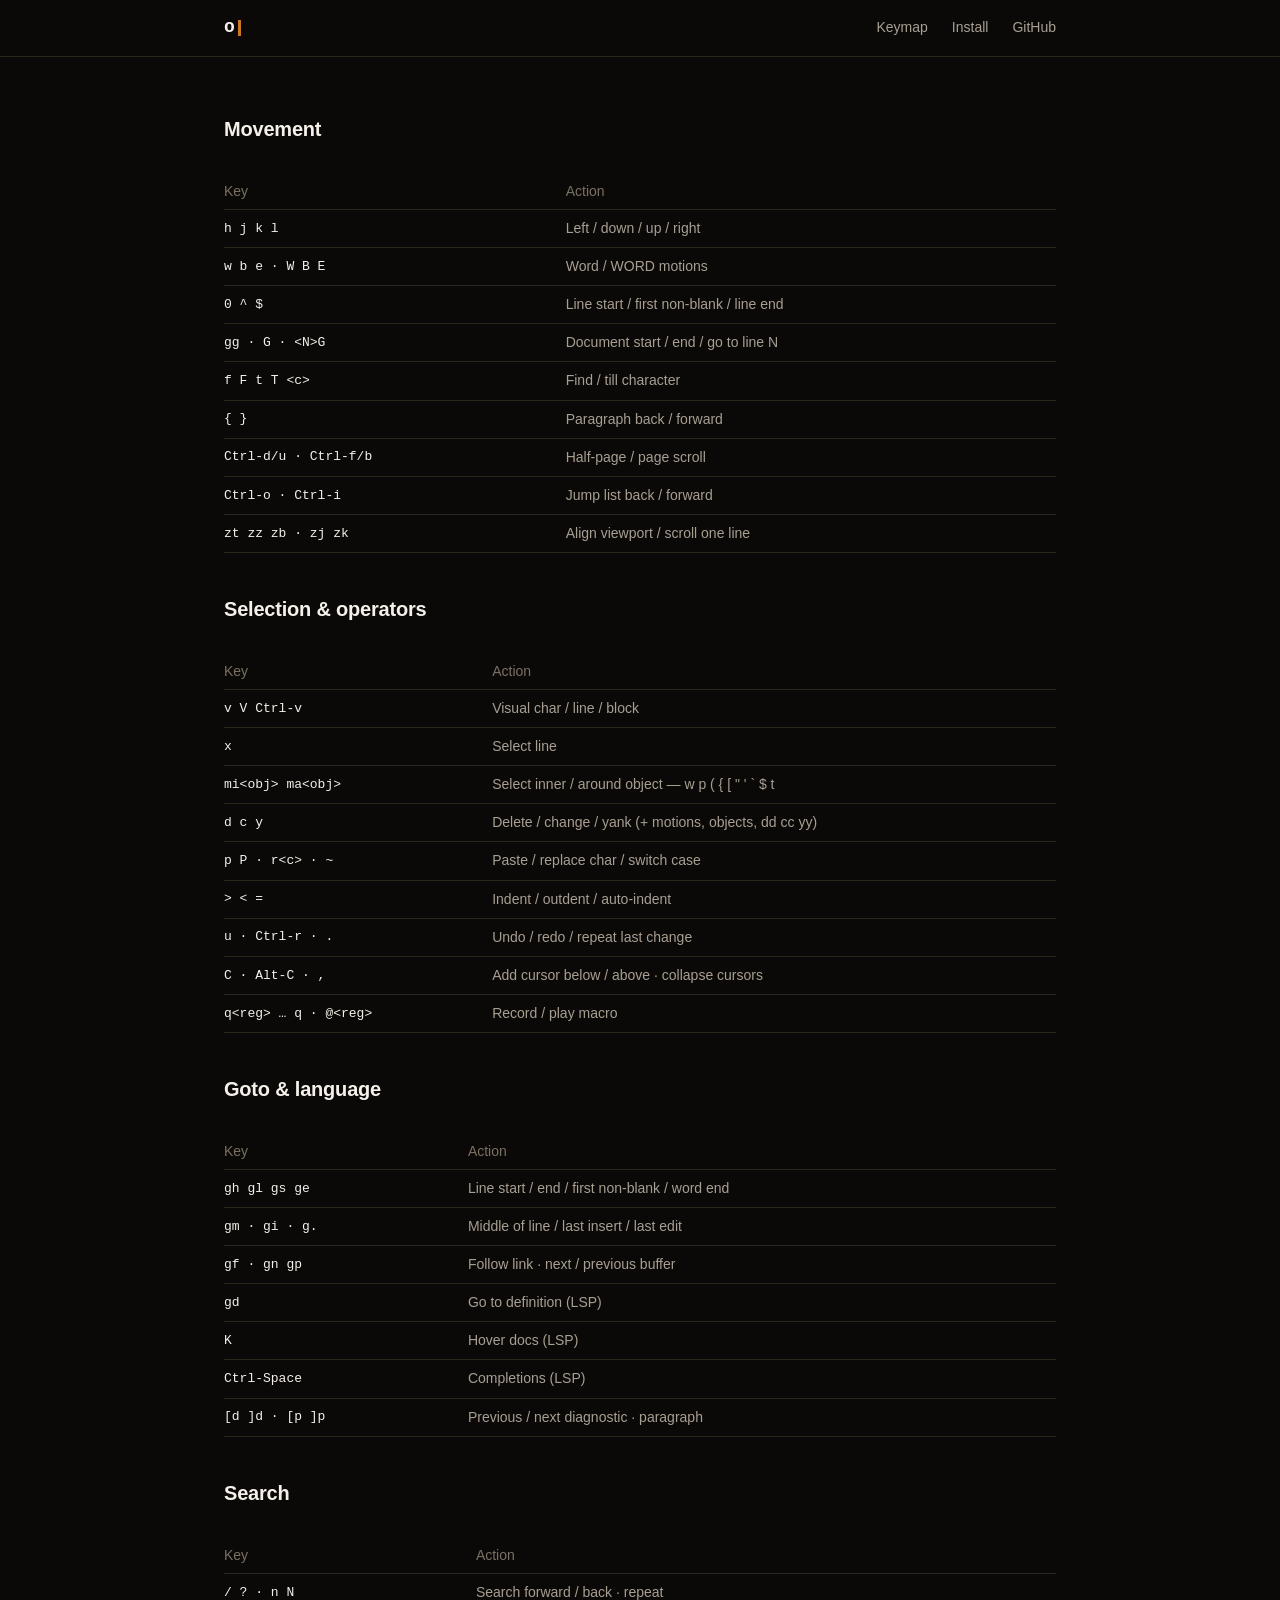
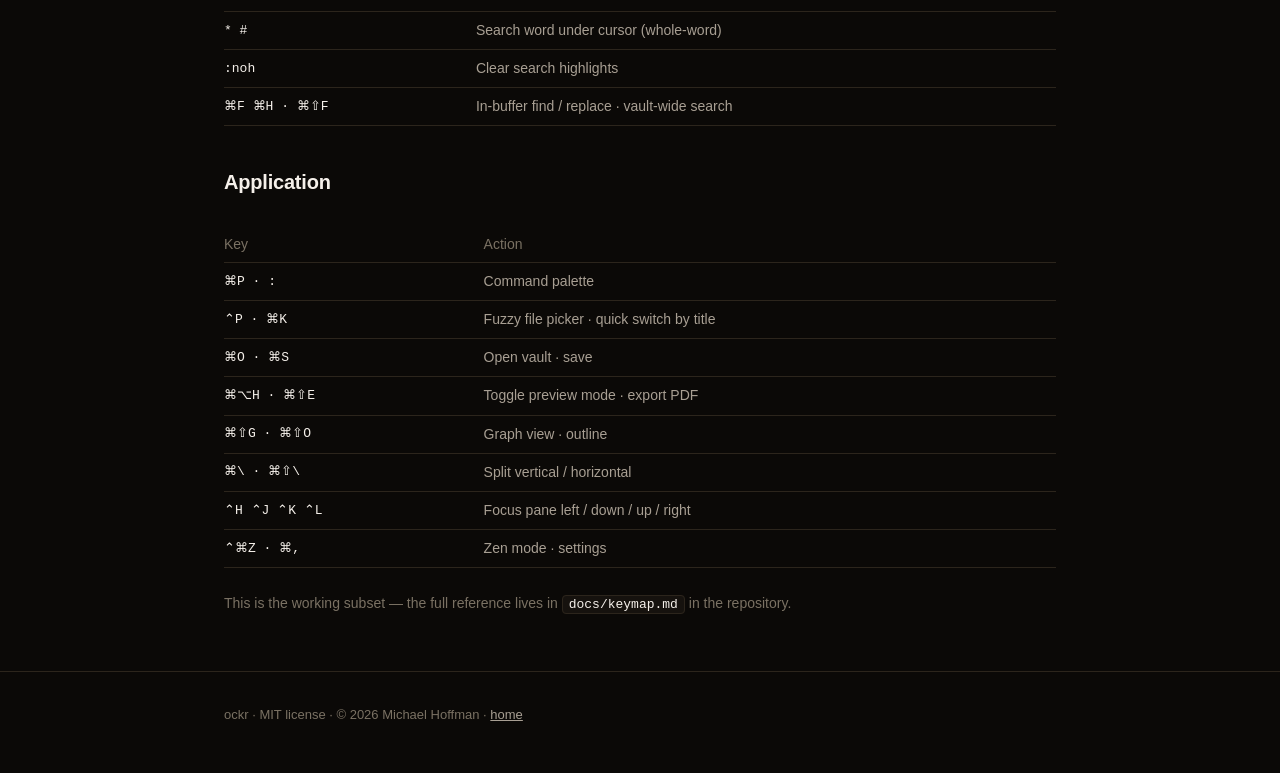
==== docs/keymap.html @ e47b33eb "docs: move site into docs/ for GitHub Pages; wire real repo URLs Pages (branch mode) serves only / o" ====
<!DOCTYPE html>
<html lang="en">
<head>
<meta charset="utf-8">
<meta name="viewport" content="width=device-width, initial-scale=1">
<title>Keymap — ockr</title>
<meta name="description" content="ockr keymap reference — Helix-style modal editing for Typst notes.">
<link rel="stylesheet" href="style.css">
</head>
<body>

<nav>
  <div class="wrap">
    <a class="logo" href="index.html">o</a>
    <span class="spacer"></span>
    <a href="keymap.html">Keymap</a>
    <a href="index.html#install">Install</a>
    <a href="https://github.com/michael-hoffman/ockr">GitHub</a>
  </div>
</nav>

<section class="kmap" style="border-top:none">
  <div class="wrap">
    <h2>Movement</h2>
    <table>
      <tr><th>Key</th><th>Action</th></tr>
      <tr><td>h j k l</td><td>Left / down / up / right</td></tr>
      <tr><td>w b e · W B E</td><td>Word / WORD motions</td></tr>
      <tr><td>0 ^ $</td><td>Line start / first non-blank / line end</td></tr>
      <tr><td>gg · G · &lt;N&gt;G</td><td>Document start / end / go to line N</td></tr>
      <tr><td>f F t T &lt;c&gt;</td><td>Find / till character</td></tr>
      <tr><td>{ }</td><td>Paragraph back / forward</td></tr>
      <tr><td>Ctrl-d/u · Ctrl-f/b</td><td>Half-page / page scroll</td></tr>
      <tr><td>Ctrl-o · Ctrl-i</td><td>Jump list back / forward</td></tr>
      <tr><td>zt zz zb · zj zk</td><td>Align viewport / scroll one line</td></tr>
    </table>

    <h2>Selection &amp; operators</h2>
    <table>
      <tr><th>Key</th><th>Action</th></tr>
      <tr><td>v V Ctrl-v</td><td>Visual char / line / block</td></tr>
      <tr><td>x</td><td>Select line</td></tr>
      <tr><td>mi&lt;obj&gt; ma&lt;obj&gt;</td><td>Select inner / around object — w p ( { [ " ' ` $ t</td></tr>
      <tr><td>d c y</td><td>Delete / change / yank (+ motions, objects, dd cc yy)</td></tr>
      <tr><td>p P · r&lt;c&gt; · ~</td><td>Paste / replace char / switch case</td></tr>
      <tr><td>&gt; &lt; =</td><td>Indent / outdent / auto-indent</td></tr>
      <tr><td>u · Ctrl-r · .</td><td>Undo / redo / repeat last change</td></tr>
      <tr><td>C · Alt-C · ,</td><td>Add cursor below / above · collapse cursors</td></tr>
      <tr><td>q&lt;reg&gt; … q · @&lt;reg&gt;</td><td>Record / play macro</td></tr>
    </table>

    <h2>Goto &amp; language</h2>
    <table>
      <tr><th>Key</th><th>Action</th></tr>
      <tr><td>gh gl gs ge</td><td>Line start / end / first non-blank / word end</td></tr>
      <tr><td>gm · gi · g.</td><td>Middle of line / last insert / last edit</td></tr>
      <tr><td>gf · gn gp</td><td>Follow link · next / previous buffer</td></tr>
      <tr><td>gd</td><td>Go to definition (LSP)</td></tr>
      <tr><td>K</td><td>Hover docs (LSP)</td></tr>
      <tr><td>Ctrl-Space</td><td>Completions (LSP)</td></tr>
      <tr><td>[d ]d · [p ]p</td><td>Previous / next diagnostic · paragraph</td></tr>
    </table>

    <h2>Search</h2>
    <table>
      <tr><th>Key</th><th>Action</th></tr>
      <tr><td>/ ? · n N</td><td>Search forward / back · repeat</td></tr>
      <tr><td>* #</td><td>Search word under cursor (whole-word)</td></tr>
      <tr><td>:noh</td><td>Clear search highlights</td></tr>
      <tr><td>⌘F ⌘H · ⌘⇧F</td><td>In-buffer find / replace · vault-wide search</td></tr>
    </table>

    <h2>Application</h2>
    <table>
      <tr><th>Key</th><th>Action</th></tr>
      <tr><td>⌘P · :</td><td>Command palette</td></tr>
      <tr><td>⌃P · ⌘K</td><td>Fuzzy file picker · quick switch by title</td></tr>
      <tr><td>⌘O · ⌘S</td><td>Open vault · save</td></tr>
      <tr><td>⌘⌥H · ⌘⇧E</td><td>Toggle preview mode · export PDF</td></tr>
      <tr><td>⌘⇧G · ⌘⇧O</td><td>Graph view · outline</td></tr>
      <tr><td>⌘\ · ⌘⇧\</td><td>Split vertical / horizontal</td></tr>
      <tr><td>⌃H ⌃J ⌃K ⌃L</td><td>Focus pane left / down / up / right</td></tr>
      <tr><td>⌃⌘Z · ⌘,</td><td>Zen mode · settings</td></tr>
    </table>

    <p style="color:var(--subtle); margin-top:24px; font-size:14px">
      This is the working subset — the full reference lives in
      <code>docs/keymap.md</code> in the repository.</p>
  </div>
</section>

<footer>
  <div class="wrap">
    ockr · MIT license · © 2026 Michael Hoffman ·
    <a href="index.html">home</a>
  </div>
</footer>

</body>
</html>
---- docs/style.css ----
/* ockr site — oxide palette (warm blacks + ochre) */
:root {
  --bg: #0B0907;
  --panel: #16120E;
  --surface: #1B1712;
  --hover: #241E17;
  --border: #2C251C;
  --ochre: #CC7722;
  --ochre-bright: #E8932E;
  --text: #F5F0EA;
  --muted: #A89F93;
  --subtle: #7A7163;
  --mono: "SF Mono", Menlo, Consolas, monospace;
  --sans: -apple-system, "Helvetica Neue", Arial, sans-serif;
}

* { box-sizing: border-box; margin: 0; padding: 0; }

html { color-scheme: dark; }

body {
  background: var(--bg);
  color: var(--text);
  font-family: var(--sans);
  line-height: 1.65;
  font-size: 16px;
}

.wrap { max-width: 880px; margin: 0 auto; padding: 0 24px; }

/* ── Nav ── */
nav {
  border-bottom: 1px solid var(--border);
  background: var(--bg);
}
nav .wrap {
  display: flex;
  align-items: center;
  gap: 24px;
  height: 56px;
}
.logo {
  font-family: var(--mono);
  font-weight: 700;
  font-size: 18px;
  color: var(--text);
  text-decoration: none;
  display: flex;
  align-items: center;
  gap: 2px;
}
.logo::after {
  content: "";
  display: inline-block;
  width: 3px;
  height: 16px;
  background: var(--ochre);
  margin-left: 1px;
}
nav a { color: var(--muted); text-decoration: none; font-size: 14px; }
nav a:hover { color: var(--text); }
nav .spacer { flex: 1; }

/* ── Hero ── */
.hero { padding: 88px 0 56px; text-align: center; }
.hero h1 {
  font-size: 44px;
  line-height: 1.15;
  font-weight: 700;
  letter-spacing: -0.02em;
}
.hero h1 em { color: var(--ochre); font-style: normal; }
.hero p.tag {
  margin: 20px auto 0;
  max-width: 560px;
  color: var(--muted);
  font-size: 19px;
}
.cta-row { margin-top: 36px; display: flex; gap: 14px; justify-content: center; }
.btn {
  display: inline-block;
  padding: 11px 22px;
  border-radius: 8px;
  font-size: 15px;
  text-decoration: none;
  font-family: var(--mono);
}
.btn-primary { background: var(--ochre); color: #0B0907; font-weight: 600; }
.btn-primary:hover { background: var(--ochre-bright); }
.btn-ghost { border: 1px solid var(--border); color: var(--muted); }
.btn-ghost:hover { color: var(--text); border-color: var(--subtle); }

.hero .note { margin-top: 14px; color: var(--subtle); font-size: 13px; }

/* ── Terminal-style mock ── */
.mock {
  margin: 56px auto 0;
  max-width: 760px;
  background: var(--panel);
  border: 1px solid var(--border);
  border-radius: 10px;
  overflow: hidden;
  text-align: left;
  font-family: var(--mono);
  font-size: 13px;
  line-height: 1.8;
}
.mock .bar {
  background: var(--surface);
  border-bottom: 1px solid var(--border);
  padding: 8px 14px;
  color: var(--subtle);
  font-size: 12px;
}
.mock pre { padding: 16px 20px; overflow-x: auto; color: var(--muted); }
.mock .kw { color: var(--ochre); }
.mock .lk { color: #A855F7; }
.mock .mt { color: #528BFF; }
.mock .cm { color: var(--subtle); }

/* ── Sections ── */
section { padding: 56px 0; border-top: 1px solid var(--border); }
section h2 {
  font-size: 26px;
  margin-bottom: 28px;
  letter-spacing: -0.01em;
}
.grid {
  display: grid;
  grid-template-columns: repeat(auto-fit, minmax(240px, 1fr));
  gap: 16px;
}
.card {
  background: var(--panel);
  border: 1px solid var(--border);
  border-radius: 10px;
  padding: 20px;
}
.card h3 { font-size: 16px; margin-bottom: 8px; }
.card h3 .k {
  font-family: var(--mono);
  font-size: 12px;
  color: var(--ochre);
  border: 1px solid var(--border);
  border-radius: 4px;
  padding: 1px 6px;
  margin-left: 8px;
  vertical-align: 2px;
}
.card p { color: var(--muted); font-size: 14px; }

/* ── Install ── */
.install pre {
  background: var(--panel);
  border: 1px solid var(--border);
  border-radius: 8px;
  padding: 16px 20px;
  font-family: var(--mono);
  font-size: 14px;
  color: var(--muted);
  overflow-x: auto;
  margin: 12px 0;
}
.install .c { color: var(--subtle); }
.install p { color: var(--muted); margin: 12px 0; }
.install a { color: var(--ochre); }

/* ── Keymap tables ── */
.kmap h2 { margin-top: 40px; font-size: 20px; }
.kmap h2:first-of-type { margin-top: 0; }
table { border-collapse: collapse; width: 100%; margin: 16px 0 8px; font-size: 14px; }
th {
  text-align: left;
  color: var(--subtle);
  font-weight: 500;
  border-bottom: 1px solid var(--border);
  padding: 6px 12px 6px 0;
}
td { border-bottom: 1px solid var(--border); padding: 7px 12px 7px 0; color: var(--muted); }
td:first-child, code {
  font-family: var(--mono);
  color: var(--text);
  font-size: 13px;
}
code {
  background: var(--panel);
  border: 1px solid var(--border);
  border-radius: 4px;
  padding: 1px 6px;
}

/* ── Footer ── */
footer {
  border-top: 1px solid var(--border);
  padding: 32px 0 48px;
  color: var(--subtle);
  font-size: 13px;
}
footer a { color: var(--muted); }
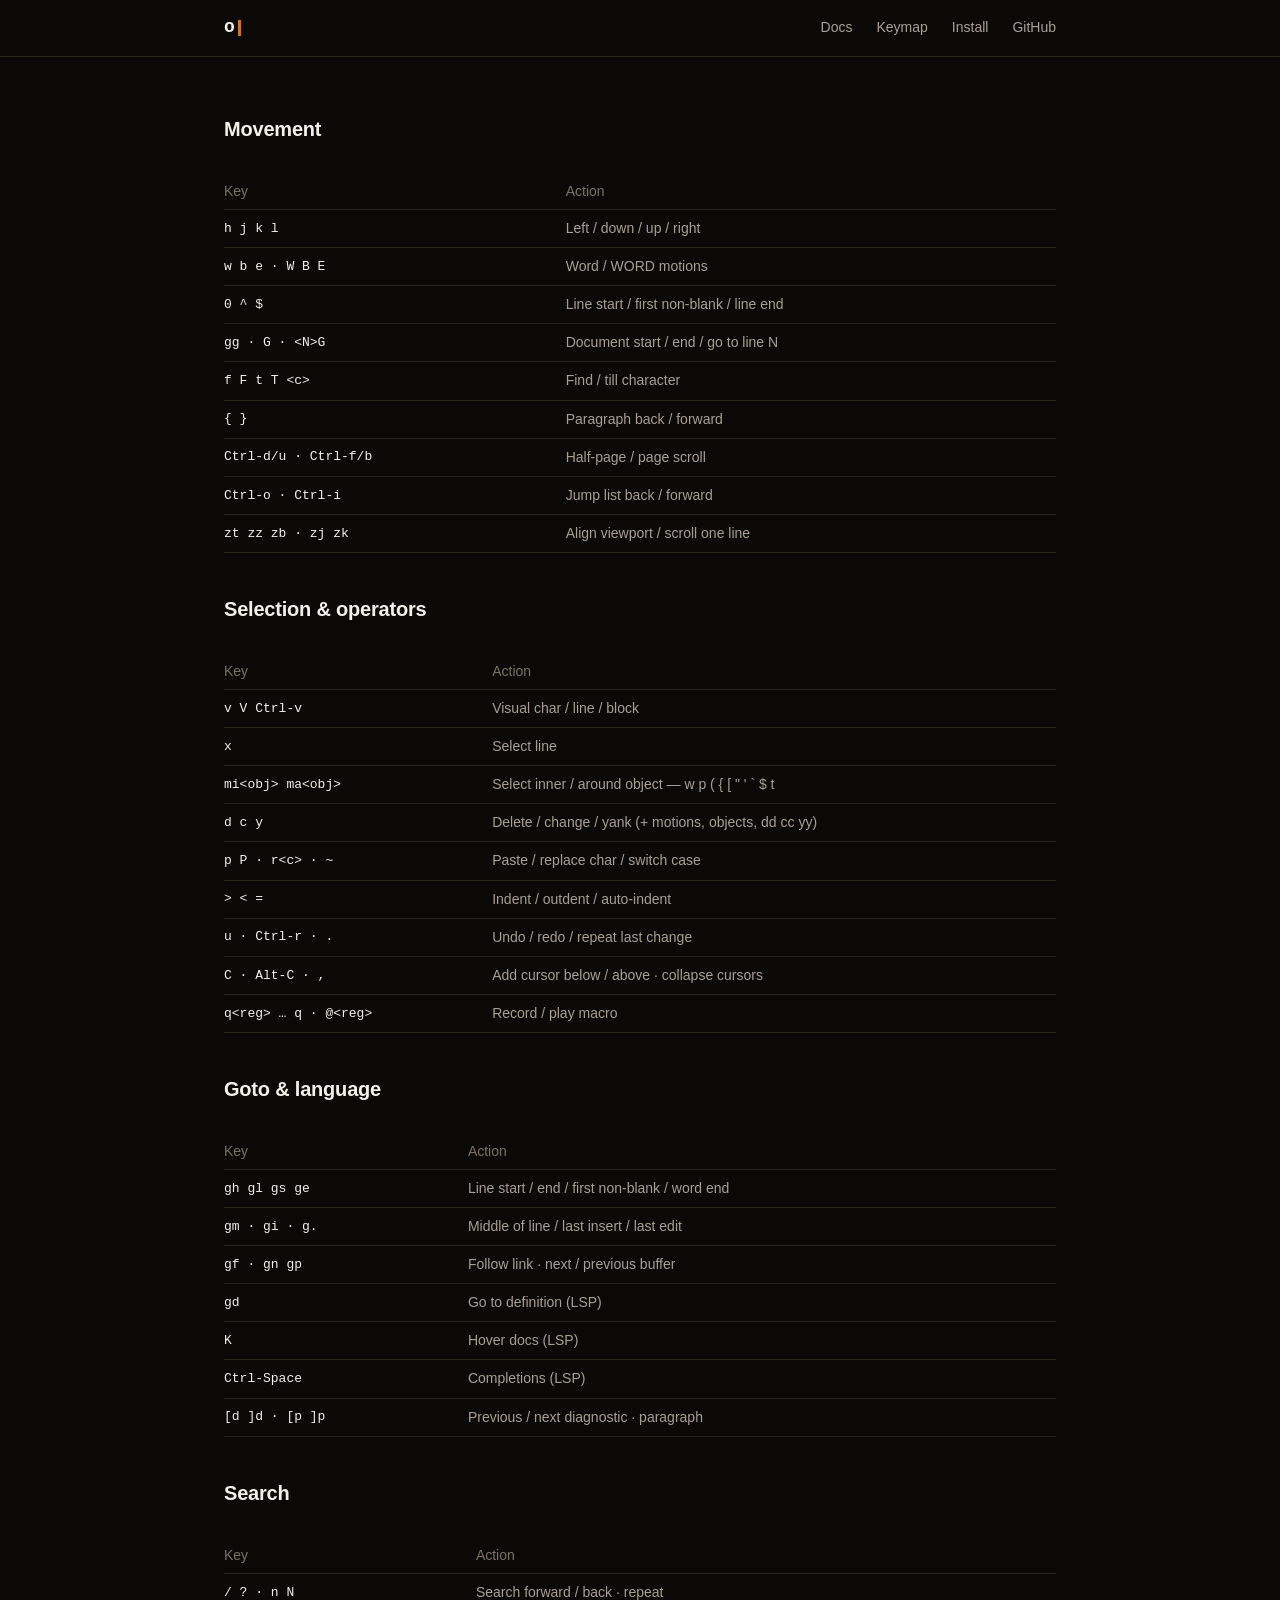
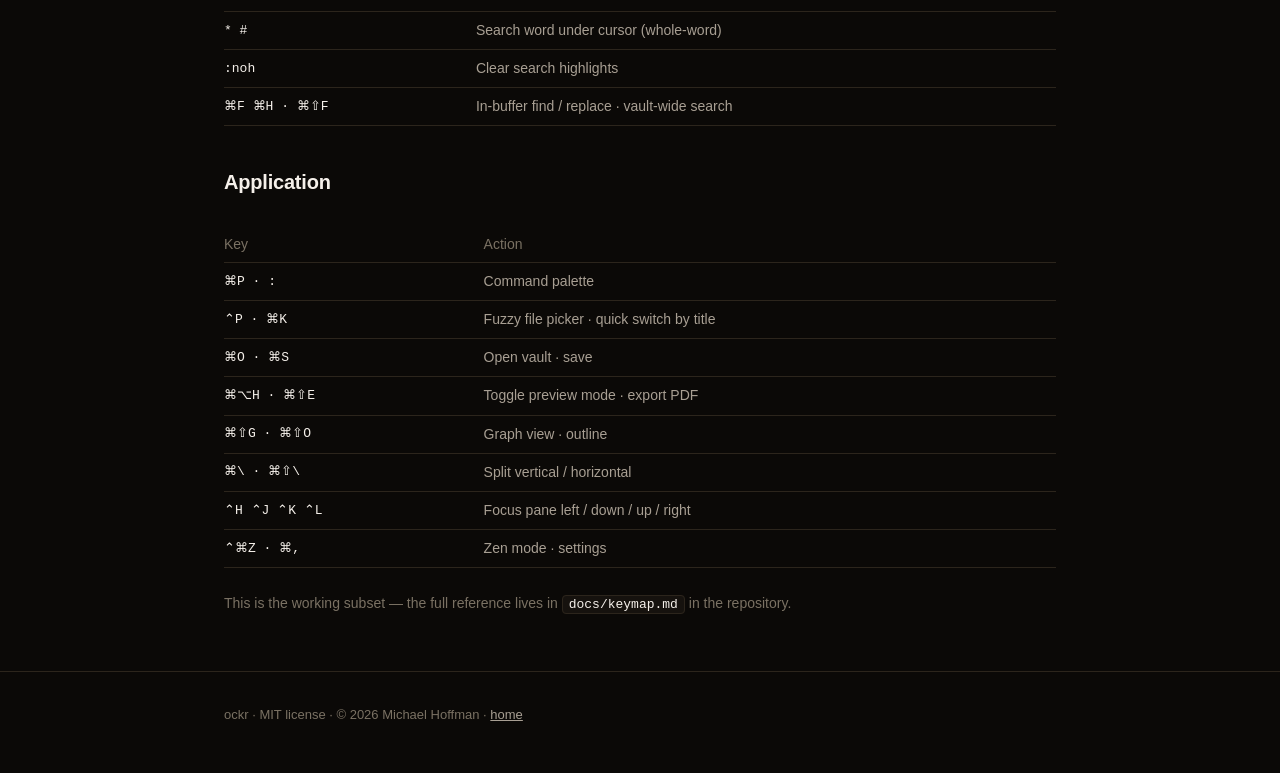
==== commit bdadcffb: "docs: mdBook manual + Actions-built Pages site Adds a Rust-native (mdBook) manual under manual/ — in" ====
--- a/docs/keymap.html
+++ b/docs/keymap.html
@@ -13,6 +13,7 @@
   <div class="wrap">
     <a class="logo" href="index.html">o</a>
     <span class="spacer"></span>
+    <a href="manual/">Docs</a>
     <a href="keymap.html">Keymap</a>
     <a href="index.html#install">Install</a>
     <a href="https://github.com/michael-hoffman/ockr">GitHub</a>
--- a/docs/style.css
+++ b/docs/style.css
@@ -62,7 +62,26 @@
 nav .spacer { flex: 1; }
 
 /* ── Hero ── */
-.hero { padding: 88px 0 56px; text-align: center; }
+.hero { padding: 72px 0 56px; text-align: center; }
+.wordmark {
+  font-family: "Space Grotesk", var(--sans);
+  font-weight: 700;
+  font-size: 76px;
+  letter-spacing: -0.03em;
+  line-height: 1;
+  color: var(--text);
+  margin-bottom: 28px;
+  display: inline-flex;
+  align-items: baseline;
+}
+.wordmark .caret {
+  display: inline-block;
+  width: 10px;
+  height: 56px;
+  background: var(--ochre);
+  margin-left: 6px;
+  transform: translateY(6px);
+}
 .hero h1 {
   font-size: 44px;
   line-height: 1.15;
@@ -125,6 +144,14 @@
   margin-bottom: 28px;
   letter-spacing: -0.01em;
 }
+.lede {
+  color: var(--muted);
+  font-size: 18px;
+  max-width: 640px;
+  margin: -12px 0 32px;
+}
+.lede a { color: var(--ochre); text-decoration: none; }
+.lede a:hover { text-decoration: underline; }
 .grid {
   display: grid;
   grid-template-columns: repeat(auto-fit, minmax(240px, 1fr));
